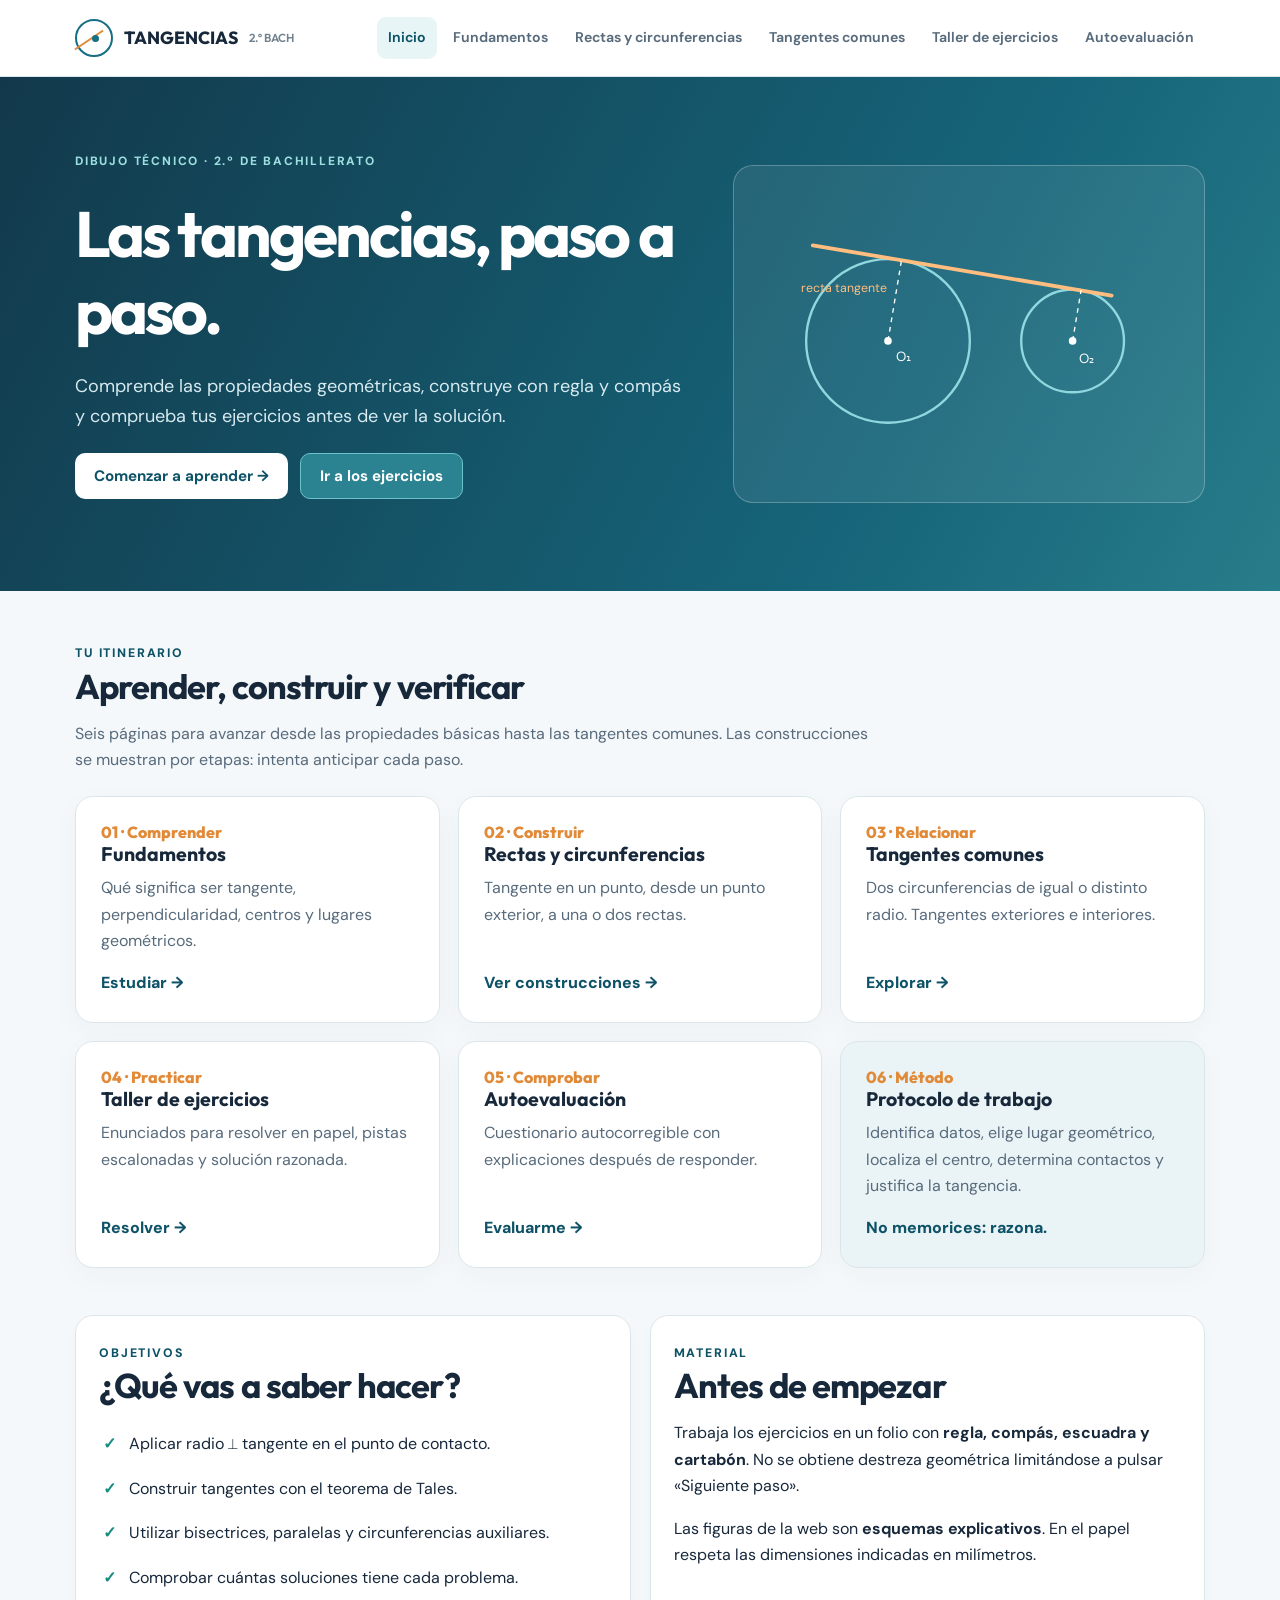
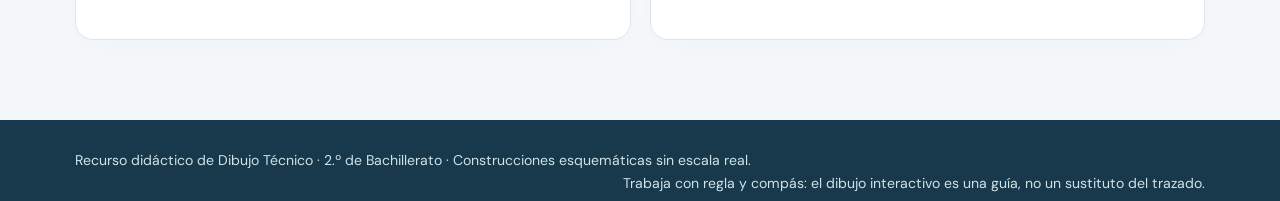
==== index.html @ 54a6aeca "Add files via upload" ====
<!DOCTYPE html><html lang="es"><head><meta charset="UTF-8"><meta name="viewport" content="width=device-width, initial-scale=1"><meta name="description" content="Tangencias en Dibujo Técnico de 2.º Bachillerato: teoría, construcciones paso a paso, ejercicios y autocorrección."><title>Inicio | Tangencias · 2.º Bachillerato</title><link rel="stylesheet" href="styles.css"></head><body><header class="site-header"><div class="container header-inner"><a href="index.html" class="brand"><span class="brand-mark" aria-hidden="true"></span> TANGENCIAS <span style="color:#718391;font-size:.73rem;font-weight:600">2.º BACH</span></a><nav class="site-nav" aria-label="Navegación principal"><a href="index.html" class="active">Inicio</a><a href="fundamentos.html" class="">Fundamentos</a><a href="rectas.html" class="">Rectas y circunferencias</a><a href="comunes.html" class="">Tangentes comunes</a><a href="taller.html" class="">Taller de ejercicios</a><a href="autoevaluacion.html" class="">Autoevaluación</a></nav></div></header><section class="hero"><div class="container"><div><span class="eyebrow">Dibujo técnico · 2.º de Bachillerato</span><h1>Las tangencias, paso a paso.</h1><p>Comprende las propiedades geométricas, construye con regla y compás y comprueba tus ejercicios antes de ver la solución.</p><div class="btn-row"><a class="btn light" href="fundamentos.html">Comenzar a aprender →</a><a class="btn" style="background:#2b8391;border:1px solid #6cc2ca" href="taller.html">Ir a los ejercicios</a></div></div><div class="hero-figure"><svg viewBox="0 0 460 320" role="img" aria-label="Dos circunferencias con una recta tangente común"><circle cx="145" cy="167" r="86" fill="none" stroke="#90d7df" stroke-width="2.5"/><circle cx="339" cy="167" r="54" fill="none" stroke="#90d7df" stroke-width="2.5"/><path d="M 66 66.6 L 380 119.3" stroke="#ffbd7f" stroke-width="4" fill="none" stroke-linecap="round"/><path d="M145 167 L159.2 82.2 M339 167 L347.9 113.7" stroke="#fff" stroke-width="1.4" stroke-dasharray="5 5"/><circle cx="145" cy="167" r="4" fill="#fff"/><circle cx="339" cy="167" r="4" fill="#fff"/><text x="153" y="188" fill="white" font-size="14">O₁</text><text x="346" y="190" fill="white" font-size="14">O₂</text><text x="54" y="116" fill="#ffbd7f" font-size="13">recta tangente</text></svg></div></div></section><main class="container main"><section class="section-head"><span class="kicker">Tu itinerario</span><h2>Aprender, construir y verificar</h2><p>Seis páginas para avanzar desde las propiedades básicas hasta las tangentes comunes. Las construcciones se muestran por etapas: intenta anticipar cada paso.</p></section><div class="tiles"><a class="tile" href="fundamentos.html"><span class="index">01 · Comprender</span><h3>Fundamentos</h3><p>Qué significa ser tangente, perpendicularidad, centros y lugares geométricos.</p><span class="go">Estudiar →</span></a><a class="tile" href="rectas.html"><span class="index">02 · Construir</span><h3>Rectas y circunferencias</h3><p>Tangente en un punto, desde un punto exterior, a una o dos rectas.</p><span class="go">Ver construcciones →</span></a><a class="tile" href="comunes.html"><span class="index">03 · Relacionar</span><h3>Tangentes comunes</h3><p>Dos circunferencias de igual o distinto radio. Tangentes exteriores e interiores.</p><span class="go">Explorar →</span></a><a class="tile" href="taller.html"><span class="index">04 · Practicar</span><h3>Taller de ejercicios</h3><p>Enunciados para resolver en papel, pistas escalonadas y solución razonada.</p><span class="go">Resolver →</span></a><a class="tile" href="autoevaluacion.html"><span class="index">05 · Comprobar</span><h3>Autoevaluación</h3><p>Cuestionario autocorregible con explicaciones después de responder.</p><span class="go">Evaluarme →</span></a><div class="tile" style="background:#eaf4f6"><span class="index">06 · Método</span><h3>Protocolo de trabajo</h3><p>Identifica datos, elige lugar geométrico, localiza el centro, determina contactos y justifica la tangencia.</p><span class="go">No memorices: razona.</span></div></div><section class="section"><div class="two-col"><div class="panel"><span class="kicker">Objetivos</span><h2>¿Qué vas a saber hacer?</h2><ul class="checklist"><li>Aplicar radio ⟂ tangente en el punto de contacto.</li><li>Construir tangentes con el teorema de Tales.</li><li>Utilizar bisectrices, paralelas y circunferencias auxiliares.</li><li>Comprobar cuántas soluciones tiene cada problema.</li></ul></div><div class="panel"><span class="kicker">Material</span><h2>Antes de empezar</h2><p>Trabaja los ejercicios en un folio con <strong>regla, compás, escuadra y cartabón</strong>. No se obtiene destreza geométrica limitándose a pulsar «Siguiente paso».</p><p>Las figuras de la web son <strong>esquemas explicativos</strong>. En el papel respeta las dimensiones indicadas en milímetros.</p></div></div></section></main><footer class="foot"><div class="container">Recurso didáctico de Dibujo Técnico · 2.º de Bachillerato · Construcciones esquemáticas sin escala real. <span style="float:right">Trabaja con regla y compás: el dibujo interactivo es una guía, no un sustituto del trazado.</span></div></footer><script src="app.js"></script></body></html>
---- styles.css ----
@import url('https://fonts.googleapis.com/css2?family=DM+Sans:wght@400;500;600;700&family=Outfit:wght@400;500;600;700;800&display=swap');
:root{--ink:#17283b;--muted:#586b7c;--primary:#176d83;--primary2:#0d5267;--paper:#f5f8fa;--line:#dbe6eb;--orange:#e18a38;--blue:#2b81bc;--mint:#168b80;--pink:#c6576e;--white:#fff;--radius:18px}*{box-sizing:border-box}html{scroll-behavior:smooth}body{margin:0;background:var(--paper);color:var(--ink);font:16px/1.65 'DM Sans',Arial,sans-serif}h1,h2,h3,.brand,.stat{font-family:Outfit,'DM Sans',sans-serif;line-height:1.2}h1{font-size:clamp(2.25rem,5vw,4rem);letter-spacing:-.045em;margin:.35em 0}h2{font-size:clamp(1.6rem,3vw,2.15rem);letter-spacing:-.027em;margin:0 0 14px}h3{font-size:1.22rem;margin:0 0 10px}p{margin:0 0 1em}a{color:var(--primary2)}.container{width:min(1130px,calc(100% - 44px));margin:auto}.site-header{background:#fff;border-bottom:1px solid var(--line);position:sticky;top:0;z-index:10}.header-inner{min-height:76px;display:flex;align-items:center;justify-content:space-between;gap:20px}.brand{text-decoration:none;font-size:1.1rem;font-weight:750;display:flex;align-items:center;gap:11px;color:var(--ink);white-space:nowrap}.brand-mark{width:38px;height:38px;border:2px solid var(--primary);border-radius:50%;position:relative;display:inline-block}.brand-mark:before{content:'';position:absolute;width:34px;height:2px;background:var(--orange);transform:rotate(-34deg);left:-5px;top:18px}.brand-mark:after{content:'';position:absolute;background:var(--primary);width:7px;height:7px;border-radius:50%;top:14px;left:15px}.site-nav{display:flex;gap:5px;flex-wrap:wrap}.site-nav a{text-decoration:none;color:var(--muted);font-weight:650;padding:9px 11px;border-radius:9px;font-size:.88rem}.site-nav a:hover,.site-nav a.active{background:#e8f5f7;color:var(--primary2)}.hero{background:linear-gradient(118deg,#12394b,#16657a 70%,#287d8a);color:white;overflow:hidden}.hero .container{display:grid;grid-template-columns:1.15fr .85fr;align-items:center;gap:20px;min-height:425px;padding:70px 0}.eyebrow{text-transform:uppercase;letter-spacing:.15em;font-size:.75rem;font-weight:800;color:#9bdfdf}.hero p{color:#d6eaf0;font-size:1.13rem;max-width:610px}.hero h1{max-width:690px}.hero-figure{border-radius:20px;background:#ffffff13;padding:16px;border:1px solid #ffffff40}.hero-figure svg{width:100%;display:block}.btn{display:inline-flex;align-items:center;justify-content:center;gap:8px;padding:12px 19px;border:0;border-radius:10px;background:var(--primary);color:white;text-decoration:none;cursor:pointer;font:700 .95rem 'DM Sans',sans-serif;transition:transform .15s,background .15s}.btn:hover{background:#0c5266;transform:translateY(-1px)}.btn.secondary{background:#e5f1f5;color:var(--primary2)}.btn.secondary:hover{background:#cde6ec}.btn.light{background:#fff;color:var(--primary2)}.btn:disabled{opacity:.42;cursor:not-allowed;transform:none}.btn-row{display:flex;flex-wrap:wrap;gap:12px;margin:22px 0}.main{padding:48px 0 80px}.page-intro{padding:28px 0 30px}.page-intro h1{font-size:clamp(2.2rem,5vw,3.3rem);margin:10px 0}.page-intro p{max-width:790px;color:var(--muted);font-size:1.1rem}.kicker{display:inline-block;color:var(--primary2);font-size:.77rem;font-weight:800;text-transform:uppercase;letter-spacing:.15em}.section{margin-top:47px}.section-head{margin-bottom:22px}.section-head p{color:var(--muted);max-width:800px}.tiles{display:grid;grid-template-columns:repeat(3,1fr);gap:18px}.tile{display:flex;flex-direction:column;background:white;padding:25px;border-radius:var(--radius);border:1px solid var(--line);text-decoration:none;color:var(--ink);box-shadow:0 8px 30px #17354408}.tile:hover{border-color:#a7d6df;transform:translateY(-2px)}.tile .index{color:var(--orange);font:800 1rem Outfit}.tile p{color:var(--muted);flex:1}.tile .go{color:var(--primary2);font-weight:800}.two-col{display:grid;grid-template-columns:1fr 1fr;gap:19px}.panel{background:white;border:1px solid var(--line);border-radius:var(--radius);padding:23px;box-shadow:0 8px 20px #18374305}.panel p:last-child{margin-bottom:0}.note{padding:17px 19px;border-left:4px solid var(--primary);background:#eaf4f7;border-radius:0 12px 12px 0;margin:21px 0}.warning{border-left-color:#c77e30;background:#fff3e5}.diagram-card{background:#fff;border:1px solid var(--line);border-radius:19px;overflow:hidden;margin:24px 0 35px;box-shadow:0 10px 35px #16354609}.diagram-top{padding:23px 25px 0}.diagram-top h3{margin:0 0 8px}.diagram-top p{color:var(--muted)}.diagram-svg{background:#f8fbfc;min-height:240px;border-top:1px solid #edf2f5;border-bottom:1px solid #edf2f5}.diagram-svg svg{width:100%;height:auto;display:block;max-height:370px}.diagram-foot{padding:17px 22px 22px}.step-controls{display:flex;align-items:center;flex-wrap:wrap;gap:10px}.step-label{font-weight:750;color:var(--primary2);margin-right:auto}.step-instruction{margin-top:13px;min-height:48px;color:#3b5062}.diagram-svg .geom{fill:none;stroke:#1e6980;stroke-width:2.3;stroke-linecap:round}.diagram-svg .base{stroke:#455768;stroke-width:2.2;fill:none}.diagram-svg .guide{stroke:#a7b9c4;stroke-width:1.65;fill:none;stroke-dasharray:6 5}.diagram-svg .construct{stroke:#2b83bd;stroke-width:2.2;fill:none}.diagram-svg .solution{stroke:#db8240;stroke-width:3.3;fill:none;stroke-linecap:round}.diagram-svg .point{fill:#102b42;stroke:white;stroke-width:1.5}.diagram-svg text{font:600 16px 'DM Sans',Arial,sans-serif;fill:#294359}.diagram-svg .small{font-size:13px;fill:#607483}.diagram-svg .accent{fill:#bb6b2c}.diagram-svg .right-angle{stroke:#168b80;stroke-width:1.7;fill:none}.rule-grid{display:grid;grid-template-columns:repeat(3,1fr);gap:17px}.rule{background:white;padding:23px;border:1px solid var(--line);border-radius:14px}.rule .num{display:inline-grid;place-items:center;background:#e8f4f7;color:var(--primary2);border-radius:9px;font:800 1rem Outfit;width:36px;height:36px;margin-bottom:12px}.pill{border-radius:8px;background:#f1f6f8;padding:6px 10px;font-size:.77rem;font-weight:750;color:#487183}.exercise{padding:24px;background:white;border:1px solid var(--line);border-radius:18px;margin:16px 0}.exercise h3{margin:10px 0}.exercise .meta{display:flex;gap:8px;flex-wrap:wrap}.exercise .answer{display:none;background:#eef7f7;border-radius:12px;padding:18px;margin-top:18px}.exercise .answer.open{display:block}.exercise .answer p{margin:0 0 9px}.quiz-card{padding:21px;background:#fff;border:1px solid var(--line);border-radius:16px;margin:14px 0}.quiz-card legend{font-weight:750;margin-bottom:12px}.quiz-card label{display:flex;gap:11px;align-items:flex-start;margin:9px 0;padding:12px;background:#f7fafb;border-radius:10px;cursor:pointer}.quiz-card label:hover{background:#eaf4f7}.quiz-card input{accent-color:var(--primary);margin-top:6px}.quiz-feedback{margin-top:12px;font-weight:650}.quiz-feedback.correct{color:#0d7868}.quiz-feedback.incorrect{color:#ab4e2f}.progress-track{height:9px;background:#d9e8ed;border-radius:10px;overflow:hidden;margin:15px 0 8px}.progress-track>div{height:100%;width:0;background:#198d81;transition:width .2s}.foot{background:#17394b;color:#d1e2e8;padding:29px 0;font-size:.88rem}.foot a{color:white}.crumb{font-size:.85rem;color:var(--muted);margin-bottom:14px}.crumb a{color:var(--primary2)}.checklist{list-style:none;padding:0}.checklist li{padding:9px 0 9px 30px;position:relative}.checklist li:before{content:'✓';color:var(--mint);position:absolute;left:4px;font-weight:900}.inline-list{display:flex;flex-wrap:wrap;gap:10px}.info-chip{background:#eff5f7;padding:9px 13px;border-radius:10px;font-size:.86rem;font-weight:650}.smallprint{color:var(--muted);font-size:.84rem}.divider{height:1px;background:var(--line);margin:35px 0}details{background:white;border:1px solid var(--line);border-radius:12px;padding:15px 18px;margin:10px 0}summary{cursor:pointer;font-weight:750;color:var(--primary2)}@media(max-width:920px){.hero .container{grid-template-columns:1fr}.hero-figure{max-width:590px}.tiles,.rule-grid{grid-template-columns:repeat(2,1fr)}.site-header{position:static}.header-inner{align-items:flex-start;padding:17px 0;flex-direction:column}}@media(max-width:600px){.container{width:min(100% - 28px,1130px)}.site-nav a{font-size:.81rem;padding:7px}.tiles,.rule-grid,.two-col{grid-template-columns:1fr}.diagram-top{padding:20px 18px 0}.diagram-foot{padding:15px}.step-label{width:100%}.hero .container{padding:55px 0}.btn{padding:10px 13px}}
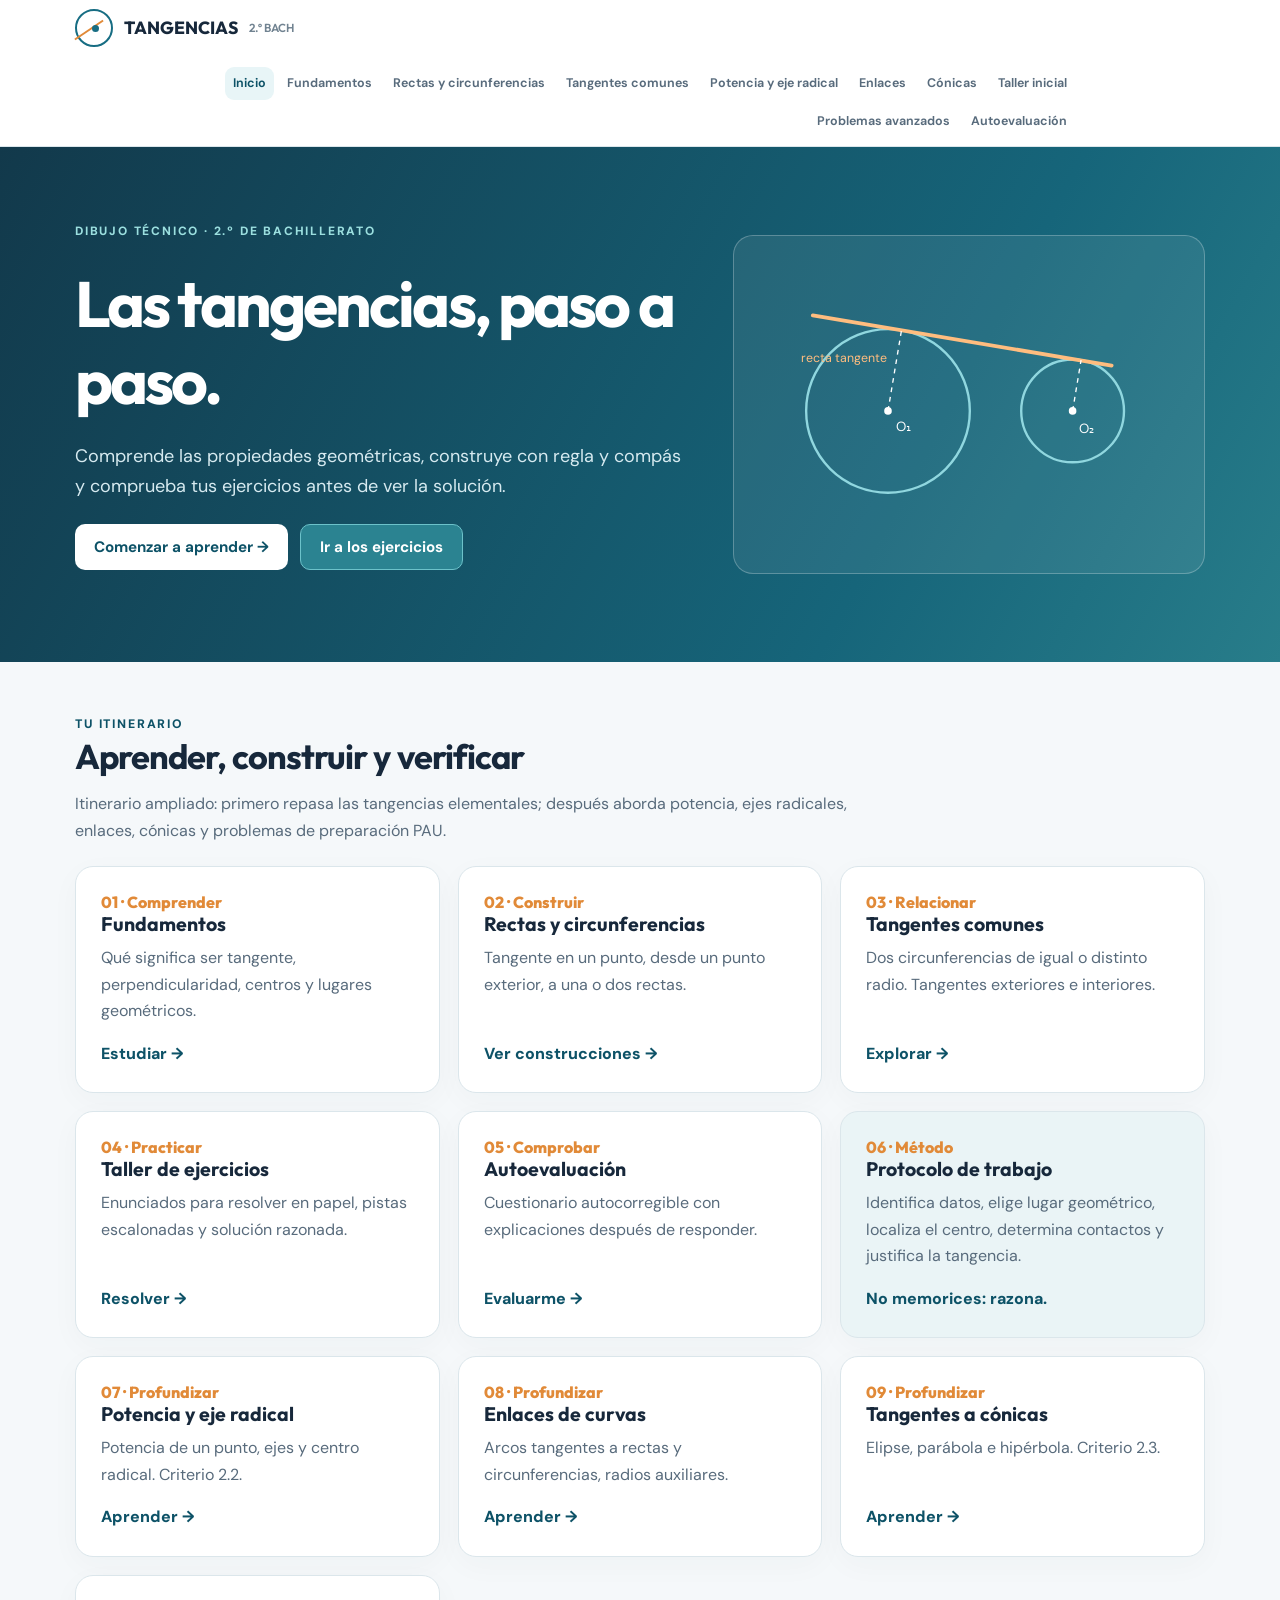
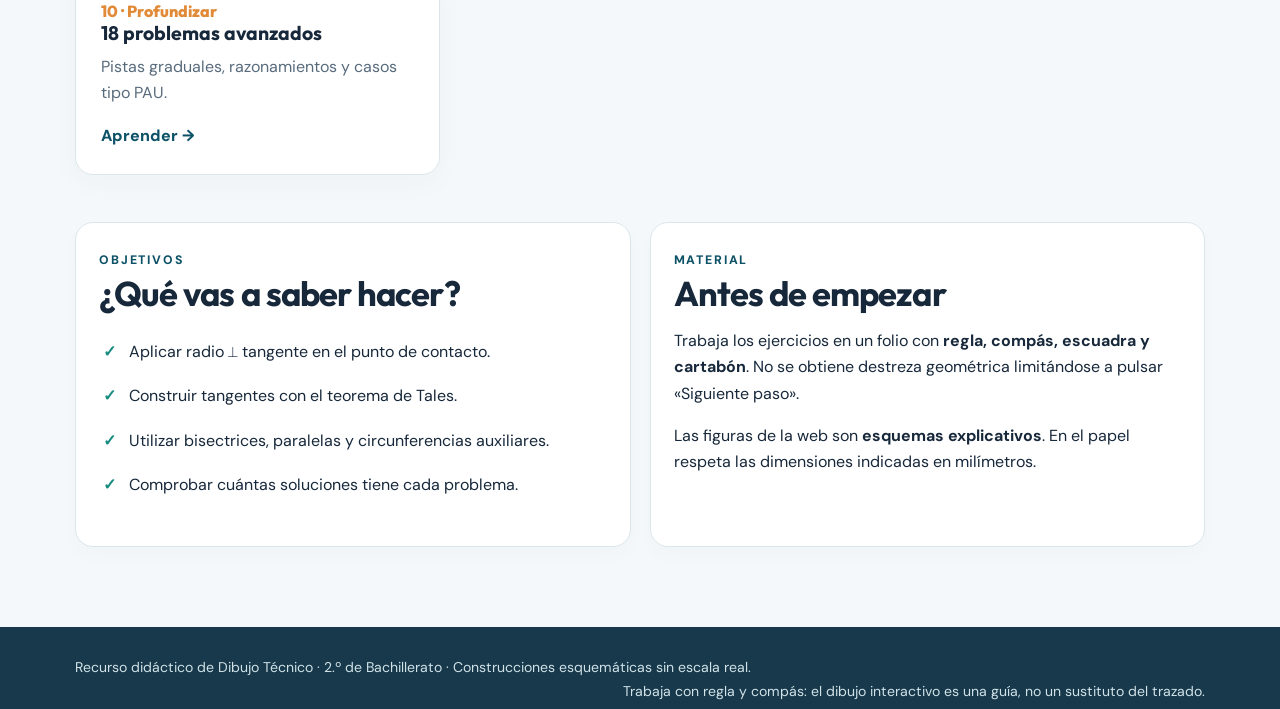
==== commit e75b2934: "Add files via upload" ====
--- a/index.html
+++ b/index.html
@@ -1 +1,2 @@
-<!DOCTYPE html><html lang="es"><head><meta charset="UTF-8"><meta name="viewport" content="width=device-width, initial-scale=1"><meta name="description" content="Tangencias en Dibujo Técnico de 2.º Bachillerato: teoría, construcciones paso a paso, ejercicios y autocorrección."><title>Inicio | Tangencias · 2.º Bachillerato</title><link rel="stylesheet" href="styles.css"></head><body><header class="site-header"><div class="container header-inner"><a href="index.html" class="brand"><span class="brand-mark" aria-hidden="true"></span> TANGENCIAS <span style="color:#718391;font-size:.73rem;font-weight:600">2.º BACH</span></a><nav class="site-nav" aria-label="Navegación principal"><a href="index.html" class="active">Inicio</a><a href="fundamentos.html" class="">Fundamentos</a><a href="rectas.html" class="">Rectas y circunferencias</a><a href="comunes.html" class="">Tangentes comunes</a><a href="taller.html" class="">Taller de ejercicios</a><a href="autoevaluacion.html" class="">Autoevaluación</a></nav></div></header><section class="hero"><div class="container"><div><span class="eyebrow">Dibujo técnico · 2.º de Bachillerato</span><h1>Las tangencias, paso a paso.</h1><p>Comprende las propiedades geométricas, construye con regla y compás y comprueba tus ejercicios antes de ver la solución.</p><div class="btn-row"><a class="btn light" href="fundamentos.html">Comenzar a aprender →</a><a class="btn" style="background:#2b8391;border:1px solid #6cc2ca" href="taller.html">Ir a los ejercicios</a></div></div><div class="hero-figure"><svg viewBox="0 0 460 320" role="img" aria-label="Dos circunferencias con una recta tangente común"><circle cx="145" cy="167" r="86" fill="none" stroke="#90d7df" stroke-width="2.5"/><circle cx="339" cy="167" r="54" fill="none" stroke="#90d7df" stroke-width="2.5"/><path d="M 66 66.6 L 380 119.3" stroke="#ffbd7f" stroke-width="4" fill="none" stroke-linecap="round"/><path d="M145 167 L159.2 82.2 M339 167 L347.9 113.7" stroke="#fff" stroke-width="1.4" stroke-dasharray="5 5"/><circle cx="145" cy="167" r="4" fill="#fff"/><circle cx="339" cy="167" r="4" fill="#fff"/><text x="153" y="188" fill="white" font-size="14">O₁</text><text x="346" y="190" fill="white" font-size="14">O₂</text><text x="54" y="116" fill="#ffbd7f" font-size="13">recta tangente</text></svg></div></div></section><main class="container main"><section class="section-head"><span class="kicker">Tu itinerario</span><h2>Aprender, construir y verificar</h2><p>Seis páginas para avanzar desde las propiedades básicas hasta las tangentes comunes. Las construcciones se muestran por etapas: intenta anticipar cada paso.</p></section><div class="tiles"><a class="tile" href="fundamentos.html"><span class="index">01 · Comprender</span><h3>Fundamentos</h3><p>Qué significa ser tangente, perpendicularidad, centros y lugares geométricos.</p><span class="go">Estudiar →</span></a><a class="tile" href="rectas.html"><span class="index">02 · Construir</span><h3>Rectas y circunferencias</h3><p>Tangente en un punto, desde un punto exterior, a una o dos rectas.</p><span class="go">Ver construcciones →</span></a><a class="tile" href="comunes.html"><span class="index">03 · Relacionar</span><h3>Tangentes comunes</h3><p>Dos circunferencias de igual o distinto radio. Tangentes exteriores e interiores.</p><span class="go">Explorar →</span></a><a class="tile" href="taller.html"><span class="index">04 · Practicar</span><h3>Taller de ejercicios</h3><p>Enunciados para resolver en papel, pistas escalonadas y solución razonada.</p><span class="go">Resolver →</span></a><a class="tile" href="autoevaluacion.html"><span class="index">05 · Comprobar</span><h3>Autoevaluación</h3><p>Cuestionario autocorregible con explicaciones después de responder.</p><span class="go">Evaluarme →</span></a><div class="tile" style="background:#eaf4f6"><span class="index">06 · Método</span><h3>Protocolo de trabajo</h3><p>Identifica datos, elige lugar geométrico, localiza el centro, determina contactos y justifica la tangencia.</p><span class="go">No memorices: razona.</span></div></div><section class="section"><div class="two-col"><div class="panel"><span class="kicker">Objetivos</span><h2>¿Qué vas a saber hacer?</h2><ul class="checklist"><li>Aplicar radio ⟂ tangente en el punto de contacto.</li><li>Construir tangentes con el teorema de Tales.</li><li>Utilizar bisectrices, paralelas y circunferencias auxiliares.</li><li>Comprobar cuántas soluciones tiene cada problema.</li></ul></div><div class="panel"><span class="kicker">Material</span><h2>Antes de empezar</h2><p>Trabaja los ejercicios en un folio con <strong>regla, compás, escuadra y cartabón</strong>. No se obtiene destreza geométrica limitándose a pulsar «Siguiente paso».</p><p>Las figuras de la web son <strong>esquemas explicativos</strong>. En el papel respeta las dimensiones indicadas en milímetros.</p></div></div></section></main><footer class="foot"><div class="container">Recurso didáctico de Dibujo Técnico · 2.º de Bachillerato · Construcciones esquemáticas sin escala real. <span style="float:right">Trabaja con regla y compás: el dibujo interactivo es una guía, no un sustituto del trazado.</span></div></footer><script src="app.js"></script></body></html>+<!DOCTYPE html>
+<html lang="es"><head><meta charset="utf-8"/><meta content="width=device-width, initial-scale=1" name="viewport"/><meta content="Tangencias en Dibujo Técnico de 2.º Bachillerato: teoría, construcciones paso a paso, ejercicios y autocorrección." name="description"/><title>Inicio | Tangencias · 2.º Bachillerato</title><link href="styles.css" rel="stylesheet"/><link href="advanced.css" rel="stylesheet"/></head><body><header class="site-header"><div class="container header-inner"><a class="brand" href="index.html"><span aria-hidden="true" class="brand-mark"></span> TANGENCIAS <span style="color:#718391;font-size:.73rem;font-weight:600">2.º BACH</span></a><nav aria-label="Navegación principal" class="site-nav"><a class="active" href="index.html">Inicio</a><a href="fundamentos.html">Fundamentos</a><a href="rectas.html">Rectas y circunferencias</a><a href="comunes.html">Tangentes comunes</a><a href="potencia.html">Potencia y eje radical</a><a href="enlaces.html">Enlaces</a><a href="conicas.html">Cónicas</a><a href="taller.html">Taller inicial</a><a href="problemas-pau.html">Problemas avanzados</a><a href="autoevaluacion.html">Autoevaluación</a></nav></div></header><section class="hero"><div class="container"><div><span class="eyebrow">Dibujo técnico · 2.º de Bachillerato</span><h1>Las tangencias, paso a paso.</h1><p>Comprende las propiedades geométricas, construye con regla y compás y comprueba tus ejercicios antes de ver la solución.</p><div class="btn-row"><a class="btn light" href="fundamentos.html">Comenzar a aprender →</a><a class="btn" href="taller.html" style="background:#2b8391;border:1px solid #6cc2ca">Ir a los ejercicios</a></div></div><div class="hero-figure"><svg aria-label="Dos circunferencias con una recta tangente común" role="img" viewbox="0 0 460 320"><circle cx="145" cy="167" fill="none" r="86" stroke="#90d7df" stroke-width="2.5"></circle><circle cx="339" cy="167" fill="none" r="54" stroke="#90d7df" stroke-width="2.5"></circle><path d="M 66 66.6 L 380 119.3" fill="none" stroke="#ffbd7f" stroke-linecap="round" stroke-width="4"></path><path d="M145 167 L159.2 82.2 M339 167 L347.9 113.7" stroke="#fff" stroke-dasharray="5 5" stroke-width="1.4"></path><circle cx="145" cy="167" fill="#fff" r="4"></circle><circle cx="339" cy="167" fill="#fff" r="4"></circle><text fill="white" font-size="14" x="153" y="188">O₁</text><text fill="white" font-size="14" x="346" y="190">O₂</text><text fill="#ffbd7f" font-size="13" x="54" y="116">recta tangente</text></svg></div></div></section><main class="container main"><section class="section-head"><span class="kicker">Tu itinerario</span><h2>Aprender, construir y verificar</h2><p>Itinerario ampliado: primero repasa las tangencias elementales; después aborda potencia, ejes radicales, enlaces, cónicas y problemas de preparación PAU.</p></section><div class="tiles"><a class="tile" href="fundamentos.html"><span class="index">01 · Comprender</span><h3>Fundamentos</h3><p>Qué significa ser tangente, perpendicularidad, centros y lugares geométricos.</p><span class="go">Estudiar →</span></a><a class="tile" href="rectas.html"><span class="index">02 · Construir</span><h3>Rectas y circunferencias</h3><p>Tangente en un punto, desde un punto exterior, a una o dos rectas.</p><span class="go">Ver construcciones →</span></a><a class="tile" href="comunes.html"><span class="index">03 · Relacionar</span><h3>Tangentes comunes</h3><p>Dos circunferencias de igual o distinto radio. Tangentes exteriores e interiores.</p><span class="go">Explorar →</span></a><a class="tile" href="taller.html"><span class="index">04 · Practicar</span><h3>Taller de ejercicios</h3><p>Enunciados para resolver en papel, pistas escalonadas y solución razonada.</p><span class="go">Resolver →</span></a><a class="tile" href="autoevaluacion.html"><span class="index">05 · Comprobar</span><h3>Autoevaluación</h3><p>Cuestionario autocorregible con explicaciones después de responder.</p><span class="go">Evaluarme →</span></a><div class="tile" style="background:#eaf4f6"><span class="index">06 · Método</span><h3>Protocolo de trabajo</h3><p>Identifica datos, elige lugar geométrico, localiza el centro, determina contactos y justifica la tangencia.</p><span class="go">No memorices: razona.</span></div><a class="tile" href="potencia.html"><span class="index">07 · Profundizar</span><h3>Potencia y eje radical</h3><p>Potencia de un punto, ejes y centro radical. Criterio 2.2.</p><span class="go">Aprender →</span></a><a class="tile" href="enlaces.html"><span class="index">08 · Profundizar</span><h3>Enlaces de curvas</h3><p>Arcos tangentes a rectas y circunferencias, radios auxiliares.</p><span class="go">Aprender →</span></a><a class="tile" href="conicas.html"><span class="index">09 · Profundizar</span><h3>Tangentes a cónicas</h3><p>Elipse, parábola e hipérbola. Criterio 2.3.</p><span class="go">Aprender →</span></a><a class="tile" href="problemas-pau.html"><span class="index">10 · Profundizar</span><h3>18 problemas avanzados</h3><p>Pistas graduales, razonamientos y casos tipo PAU.</p><span class="go">Aprender →</span></a></div><section class="section"><div class="two-col"><div class="panel"><span class="kicker">Objetivos</span><h2>¿Qué vas a saber hacer?</h2><ul class="checklist"><li>Aplicar radio ⟂ tangente en el punto de contacto.</li><li>Construir tangentes con el teorema de Tales.</li><li>Utilizar bisectrices, paralelas y circunferencias auxiliares.</li><li>Comprobar cuántas soluciones tiene cada problema.</li></ul></div><div class="panel"><span class="kicker">Material</span><h2>Antes de empezar</h2><p>Trabaja los ejercicios en un folio con <strong>regla, compás, escuadra y cartabón</strong>. No se obtiene destreza geométrica limitándose a pulsar «Siguiente paso».</p><p>Las figuras de la web son <strong>esquemas explicativos</strong>. En el papel respeta las dimensiones indicadas en milímetros.</p></div></div></section></main><footer class="foot"><div class="container">Recurso didáctico de Dibujo Técnico · 2.º de Bachillerato · Construcciones esquemáticas sin escala real. <span style="float:right">Trabaja con regla y compás: el dibujo interactivo es una guía, no un sustituto del trazado.</span></div></footer><script src="app.js"></script></body></html>
--- a/advanced.css
+++ b/advanced.css
@@ -0,0 +1,2 @@
+
+.site-nav{max-width:1000px;justify-content:flex-end}.site-nav a{font-size:.78rem;padding:6px 8px}.header-inner{flex-wrap:wrap;padding:9px 0}.brand small{font-size:12px;color:#627b8a}.adv-diagram{margin:23px 0}.svg-canvas{background:#f7fafb;border:1px solid #dfe9ec;border-radius:12px;margin:16px 0;overflow:hidden}.svg-canvas svg{display:block;width:100%;max-height:370px}.adv-controls{display:flex;flex-wrap:wrap;align-items:center;gap:8px}.adv-step-count{font-weight:700;color:#176d83}.adv-explain{background:#e9f5f7;padding:12px 16px;border-radius:9px;margin-top:12px;min-height:54px}.nextblock{display:flex;justify-content:space-between;gap:13px;flex-wrap:wrap;margin-top:55px}.problem-bar{display:flex;align-items:center;gap:12px;flex-wrap:wrap;background:white;border:1px solid #dbe6eb;padding:17px;border-radius:14px;margin:22px 0}.problem-bar select{padding:10px;border:1px solid #b8cdd8;border-radius:9px;background:#fff;color:#244457}.exercise-tools{display:flex;gap:16px;flex-wrap:wrap;font-size:.87rem;color:#426079;margin:14px 0}.exercise-tools input{accent-color:#168b80}.adv-exercise details{background:#fafcfd}.adv-exercise details[open]{border-color:#a9cfd5}.adv-exercise details p{margin-top:10px}.quick-feedback{font-weight:700;color:#176d83;margin-top:12px}.svg-canvas text{font:600 13px Arial,sans-serif;fill:#233f52}.svg-canvas .mainline{stroke:#234d69;stroke-width:2.2;fill:none}.svg-canvas .aux{stroke:#91b3bf;stroke-width:1.6;stroke-dasharray:7 5;fill:none}.svg-canvas .answerline{stroke:#dc7b37;stroke-width:3;fill:none}.svg-canvas .geo{stroke:#247d93;stroke-width:2;fill:none}.svg-canvas .spot{fill:#203b50}.svg-canvas .step-glow{stroke:#dc7b37;stroke-width:2.7;fill:none}@media(max-width:860px){.site-nav{justify-content:flex-start}.header-inner{display:block}.brand{margin:7px 0 15px}.problem-bar{align-items:stretch}}
